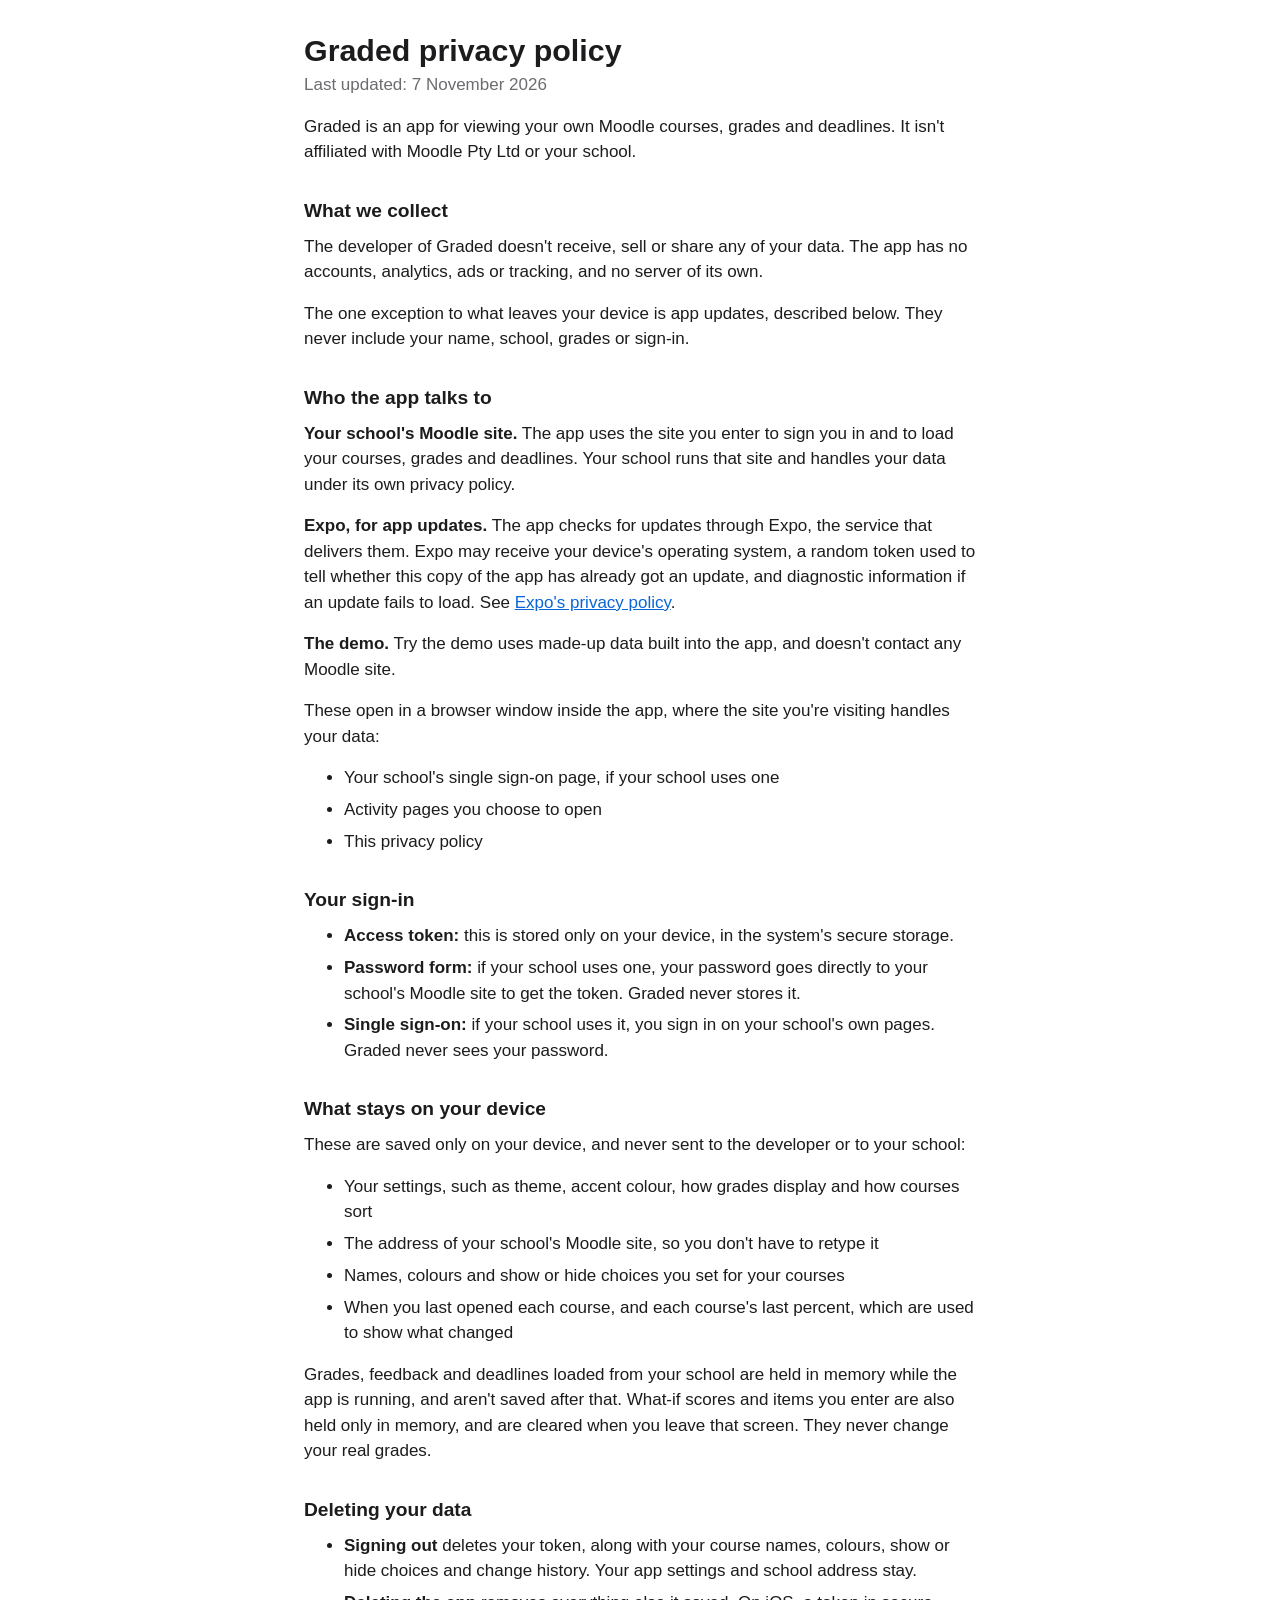
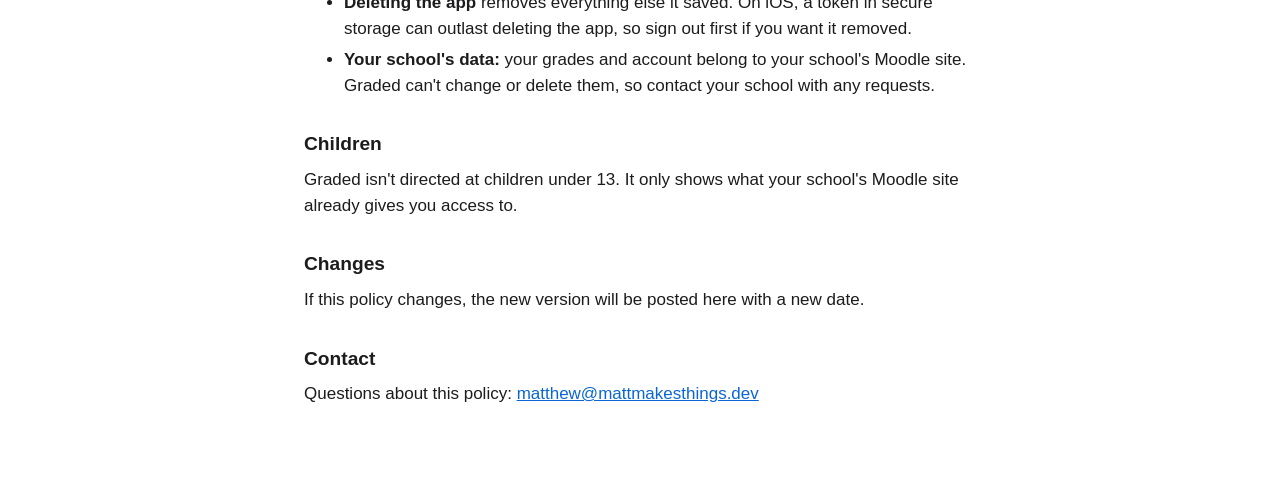
==== graded/privacy/index.html @ e4f3a9fe "Add Graded privacy policy Co-Authored-By: Claude Opus 5.5 <noreply@anthropic.com>" ====
<!DOCTYPE html>
<html lang="en">
<head>
<meta charset="UTF-8">
<meta name="viewport" content="width=device-width, initial-scale=1">
<meta name="color-scheme" content="light dark">
<title>Graded privacy policy</title>
<style>
  :root { color-scheme: light dark; --text: #1c1c1e; --muted: #6c6c70; --bg: #fff; --link: #0a66d6; }
  @media (prefers-color-scheme: dark) {
    :root { --text: #f2f2f7; --muted: #a1a1a6; --bg: #000; --link: #4da3ff; }
  }
  body {
    margin: 0 auto; max-width: 42rem; padding: 2rem 1.25rem 4rem;
    background: var(--bg); color: var(--text);
    font: 17px/1.5 -apple-system, BlinkMacSystemFont, "Segoe UI", Roboto, sans-serif;
    -webkit-text-size-adjust: 100%;
  }
  h1 { font-size: 1.9rem; line-height: 1.2; margin: 0 0 .25rem; }
  h2 { font-size: 1.2rem; margin: 2rem 0 .5rem; }
  p, ul { margin: 0 0 1rem; }
  li { margin-bottom: .4rem; }
  em { color: var(--muted); font-style: normal; }
  a { color: var(--link); }
</style>
</head>
<body>
<h1>Graded privacy policy</h1>
<p><em>Last updated: 7 November 2026</em></p>
<p>Graded is an app for viewing your own Moodle courses, grades and deadlines. It isn&#39;t affiliated with Moodle Pty Ltd or your school.</p>
<h2>What we collect</h2>
<p>The developer of Graded doesn&#39;t receive, sell or share any of your data. The app has no accounts, analytics, ads or tracking, and no server of its own.</p>
<p>The one exception to what leaves your device is app updates, described below. They never include your name, school, grades or sign-in.</p>
<h2>Who the app talks to</h2>
<p><strong>Your school&#39;s Moodle site.</strong> The app uses the site you enter to sign you in and to load your courses, grades and deadlines. Your school runs that site and handles your data under its own privacy policy.</p>
<p><strong>Expo, for app updates.</strong> The app checks for updates through Expo, the service that delivers them. Expo may receive your device&#39;s operating system, a random token used to tell whether this copy of the app has already got an update, and diagnostic information if an update fails to load. See <a href="https://expo.dev/privacy">Expo&#39;s privacy policy</a>.</p>
<p><strong>The demo.</strong> Try the demo uses made-up data built into the app, and doesn&#39;t contact any Moodle site.</p>
<p>These open in a browser window inside the app, where the site you&#39;re visiting handles your data:</p>
<ul>
<li>Your school&#39;s single sign-on page, if your school uses one</li>
<li>Activity pages you choose to open</li>
<li>This privacy policy</li>
</ul>
<h2>Your sign-in</h2>
<ul>
<li><strong>Access token:</strong> this is stored only on your device, in the system&#39;s secure storage.</li>
<li><strong>Password form:</strong> if your school uses one, your password goes directly to your school&#39;s Moodle site to get the token. Graded never stores it.</li>
<li><strong>Single sign-on:</strong> if your school uses it, you sign in on your school&#39;s own pages. Graded never sees your password.</li>
</ul>
<h2>What stays on your device</h2>
<p>These are saved only on your device, and never sent to the developer or to your school:</p>
<ul>
<li>Your settings, such as theme, accent colour, how grades display and how courses sort</li>
<li>The address of your school&#39;s Moodle site, so you don&#39;t have to retype it</li>
<li>Names, colours and show or hide choices you set for your courses</li>
<li>When you last opened each course, and each course&#39;s last percent, which are used to show what changed</li>
</ul>
<p>Grades, feedback and deadlines loaded from your school are held in memory while the app is running, and aren&#39;t saved after that. What-if scores and items you enter are also held only in memory, and are cleared when you leave that screen. They never change your real grades.</p>
<h2>Deleting your data</h2>
<ul>
<li><strong>Signing out</strong> deletes your token, along with your course names, colours, show or hide choices and change history. Your app settings and school address stay.</li>
<li><strong>Deleting the app</strong> removes everything else it saved. On iOS, a token in secure storage can outlast deleting the app, so sign out first if you want it removed.</li>
<li><strong>Your school&#39;s data:</strong> your grades and account belong to your school&#39;s Moodle site. Graded can&#39;t change or delete them, so contact your school with any requests.</li>
</ul>
<h2>Children</h2>
<p>Graded isn&#39;t directed at children under 13. It only shows what your school&#39;s Moodle site already gives you access to.</p>
<h2>Changes</h2>
<p>If this policy changes, the new version will be posted here with a new date.</p>
<h2>Contact</h2>
<p>Questions about this policy: <a href="mailto:matthew@mattmakesthings.dev">matthew@mattmakesthings.dev</a></p>
</body>
</html>
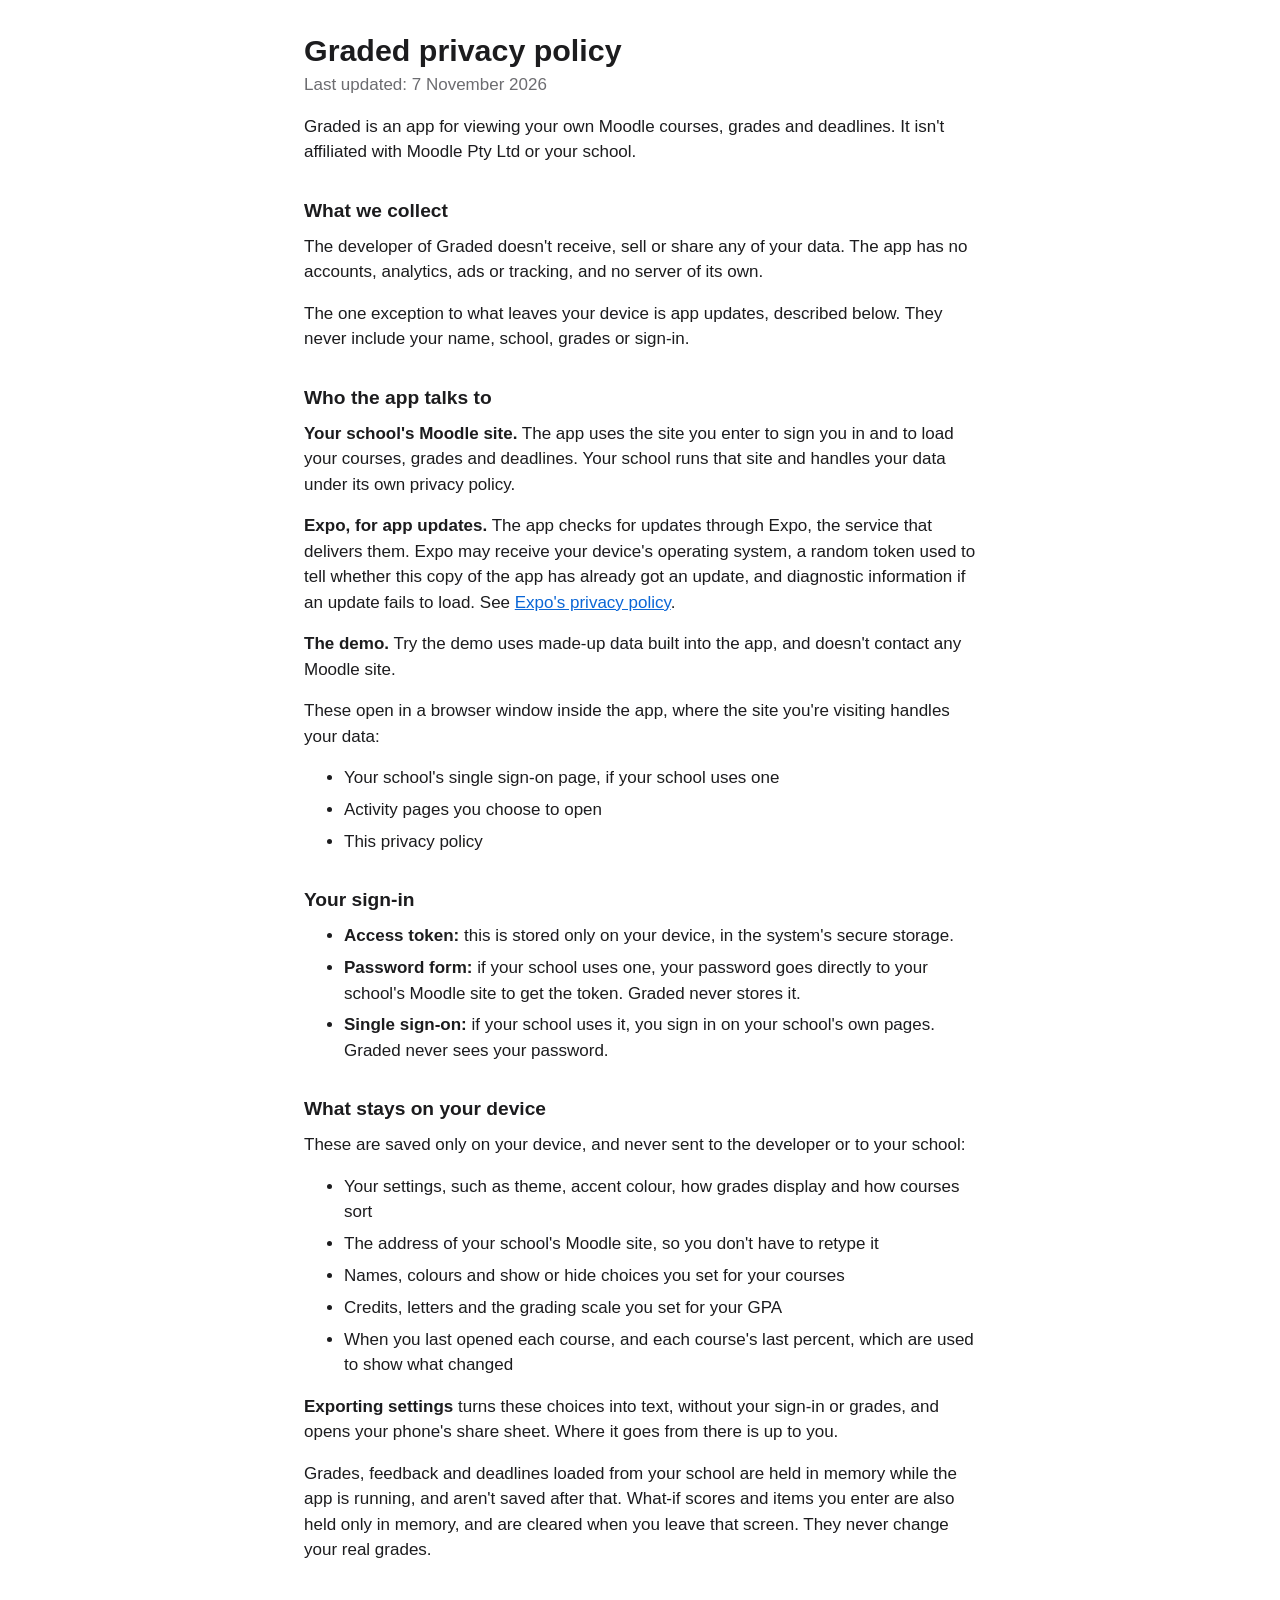
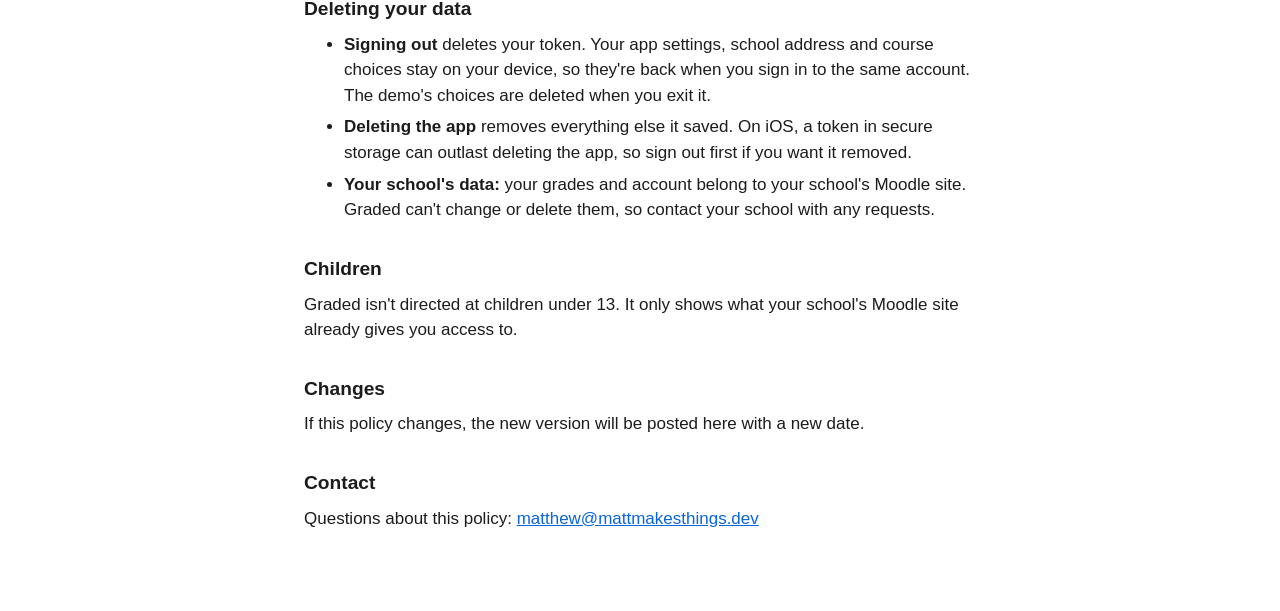
==== commit 8b4fb1f3: "Update the Graded privacy policy Sign-out now keeps course choices on the device, and settings can b" ====
--- a/graded/privacy/index.html
+++ b/graded/privacy/index.html
@@ -53,12 +53,14 @@
 <li>Your settings, such as theme, accent colour, how grades display and how courses sort</li>
 <li>The address of your school&#39;s Moodle site, so you don&#39;t have to retype it</li>
 <li>Names, colours and show or hide choices you set for your courses</li>
+<li>Credits, letters and the grading scale you set for your GPA</li>
 <li>When you last opened each course, and each course&#39;s last percent, which are used to show what changed</li>
 </ul>
+<p><strong>Exporting settings</strong> turns these choices into text, without your sign-in or grades, and opens your phone&#39;s share sheet. Where it goes from there is up to you.</p>
 <p>Grades, feedback and deadlines loaded from your school are held in memory while the app is running, and aren&#39;t saved after that. What-if scores and items you enter are also held only in memory, and are cleared when you leave that screen. They never change your real grades.</p>
 <h2>Deleting your data</h2>
 <ul>
-<li><strong>Signing out</strong> deletes your token, along with your course names, colours, show or hide choices and change history. Your app settings and school address stay.</li>
+<li><strong>Signing out</strong> deletes your token. Your app settings, school address and course choices stay on your device, so they&#39;re back when you sign in to the same account. The demo&#39;s choices are deleted when you exit it.</li>
 <li><strong>Deleting the app</strong> removes everything else it saved. On iOS, a token in secure storage can outlast deleting the app, so sign out first if you want it removed.</li>
 <li><strong>Your school&#39;s data:</strong> your grades and account belong to your school&#39;s Moodle site. Graded can&#39;t change or delete them, so contact your school with any requests.</li>
 </ul>
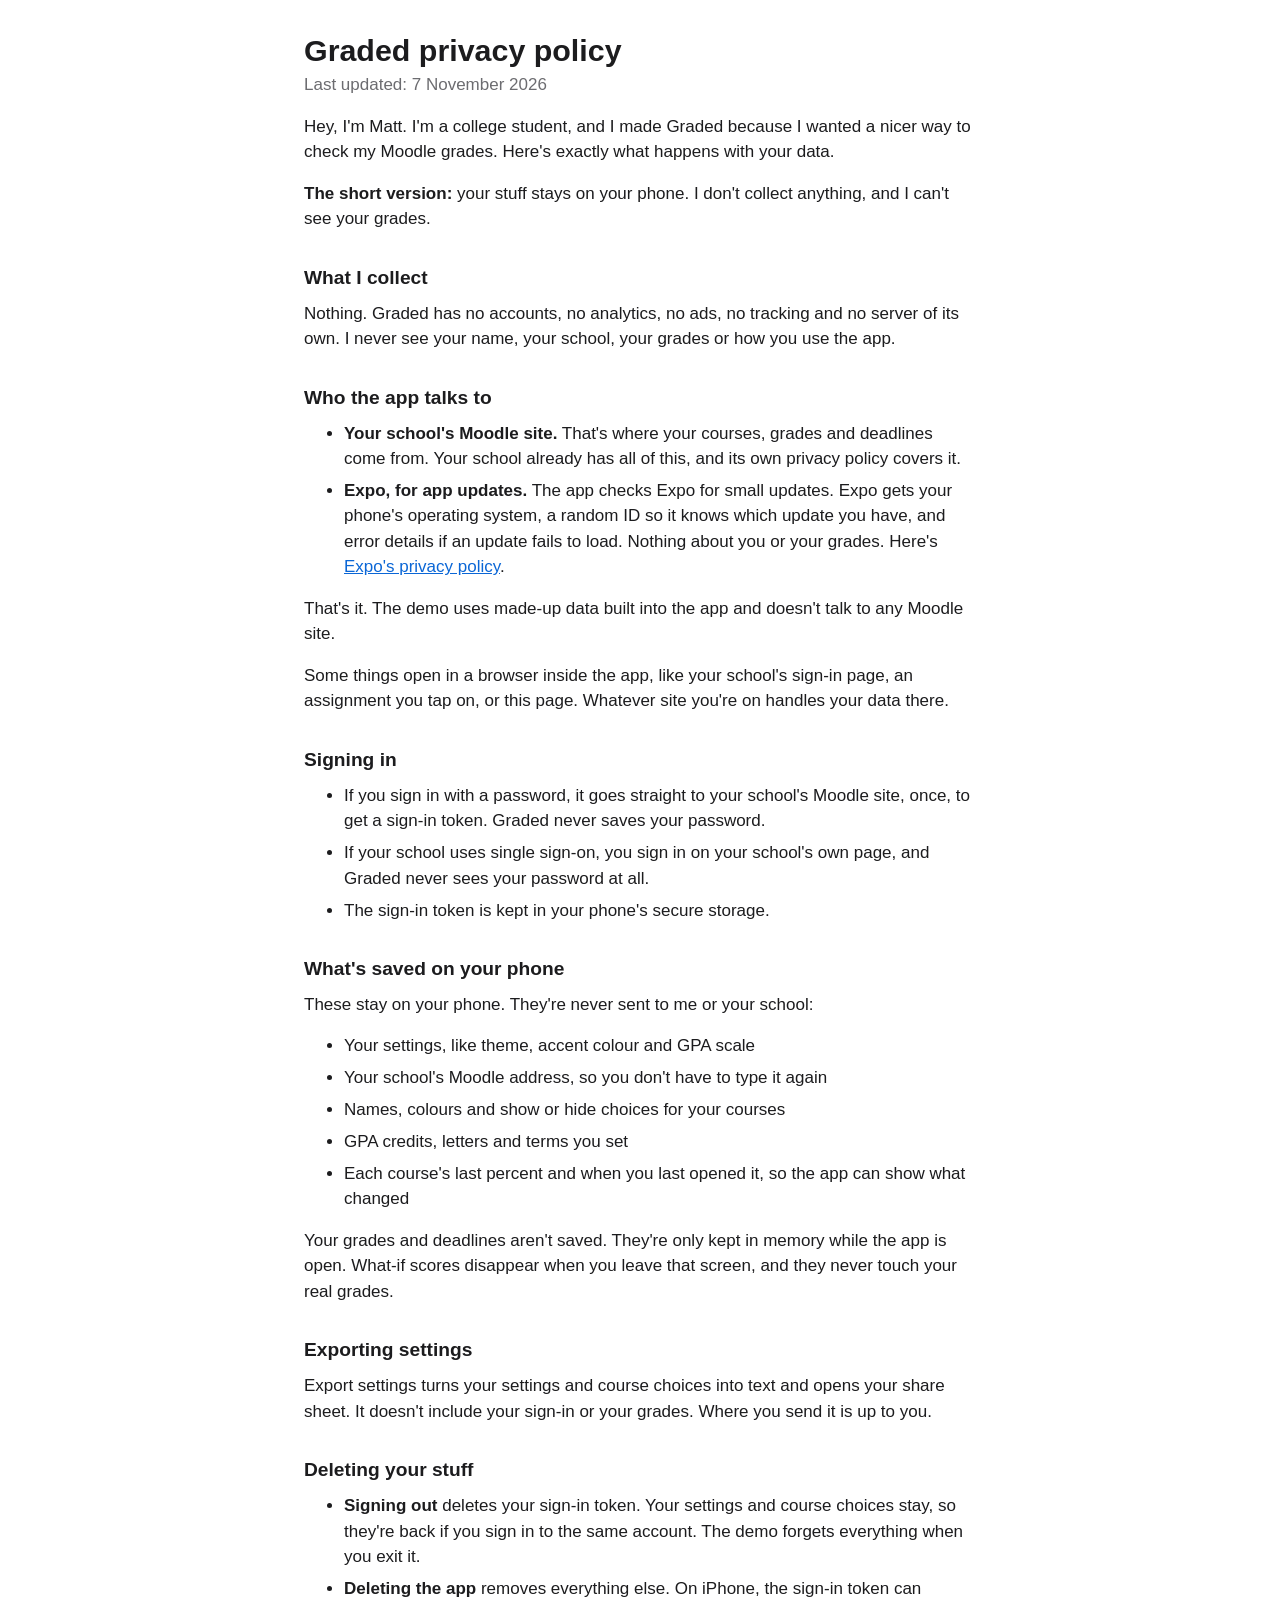
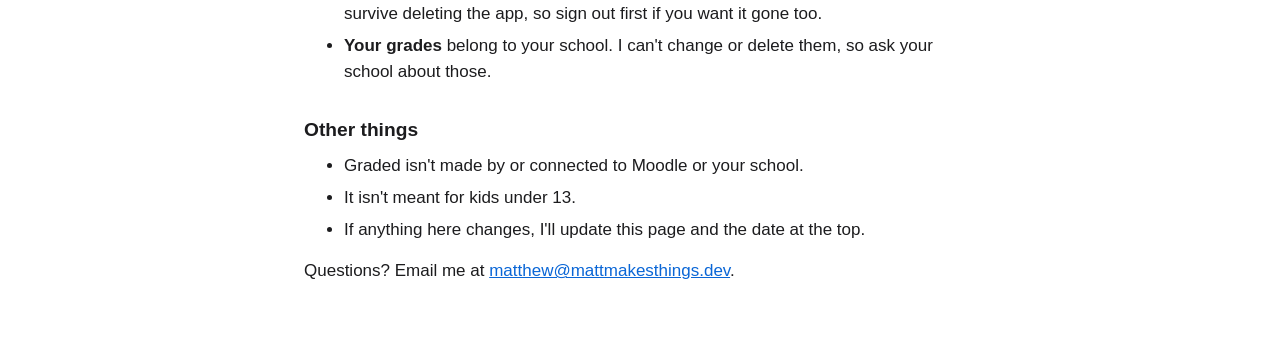
==== commit 15a7d1e2: "Rewrite the Graded privacy policy in plain words Co-Authored-By: Claude Opus 5.5 <noreply@anthropic." ====
--- a/graded/privacy/index.html
+++ b/graded/privacy/index.html
@@ -27,48 +27,47 @@
 <body>
 <h1>Graded privacy policy</h1>
 <p><em>Last updated: 7 November 2026</em></p>
-<p>Graded is an app for viewing your own Moodle courses, grades and deadlines. It isn&#39;t affiliated with Moodle Pty Ltd or your school.</p>
-<h2>What we collect</h2>
-<p>The developer of Graded doesn&#39;t receive, sell or share any of your data. The app has no accounts, analytics, ads or tracking, and no server of its own.</p>
-<p>The one exception to what leaves your device is app updates, described below. They never include your name, school, grades or sign-in.</p>
+<p>Hey, I&#39;m Matt. I&#39;m a college student, and I made Graded because I wanted a nicer way to check my Moodle grades. Here&#39;s exactly what happens with your data.</p>
+<p><strong>The short version:</strong> your stuff stays on your phone. I don&#39;t collect anything, and I can&#39;t see your grades.</p>
+<h2>What I collect</h2>
+<p>Nothing. Graded has no accounts, no analytics, no ads, no tracking and no server of its own. I never see your name, your school, your grades or how you use the app.</p>
 <h2>Who the app talks to</h2>
-<p><strong>Your school&#39;s Moodle site.</strong> The app uses the site you enter to sign you in and to load your courses, grades and deadlines. Your school runs that site and handles your data under its own privacy policy.</p>
-<p><strong>Expo, for app updates.</strong> The app checks for updates through Expo, the service that delivers them. Expo may receive your device&#39;s operating system, a random token used to tell whether this copy of the app has already got an update, and diagnostic information if an update fails to load. See <a href="https://expo.dev/privacy">Expo&#39;s privacy policy</a>.</p>
-<p><strong>The demo.</strong> Try the demo uses made-up data built into the app, and doesn&#39;t contact any Moodle site.</p>
-<p>These open in a browser window inside the app, where the site you&#39;re visiting handles your data:</p>
 <ul>
-<li>Your school&#39;s single sign-on page, if your school uses one</li>
-<li>Activity pages you choose to open</li>
-<li>This privacy policy</li>
+<li><strong>Your school&#39;s Moodle site.</strong> That&#39;s where your courses, grades and deadlines come from. Your school already has all of this, and its own privacy policy covers it.</li>
+<li><strong>Expo, for app updates.</strong> The app checks Expo for small updates. Expo gets your phone&#39;s operating system, a random ID so it knows which update you have, and error details if an update fails to load. Nothing about you or your grades. Here&#39;s <a href="https://expo.dev/privacy">Expo&#39;s privacy policy</a>.</li>
 </ul>
-<h2>Your sign-in</h2>
+<p>That&#39;s it. The demo uses made-up data built into the app and doesn&#39;t talk to any Moodle site.</p>
+<p>Some things open in a browser inside the app, like your school&#39;s sign-in page, an assignment you tap on, or this page. Whatever site you&#39;re on handles your data there.</p>
+<h2>Signing in</h2>
 <ul>
-<li><strong>Access token:</strong> this is stored only on your device, in the system&#39;s secure storage.</li>
-<li><strong>Password form:</strong> if your school uses one, your password goes directly to your school&#39;s Moodle site to get the token. Graded never stores it.</li>
-<li><strong>Single sign-on:</strong> if your school uses it, you sign in on your school&#39;s own pages. Graded never sees your password.</li>
+<li>If you sign in with a password, it goes straight to your school&#39;s Moodle site, once, to get a sign-in token. Graded never saves your password.</li>
+<li>If your school uses single sign-on, you sign in on your school&#39;s own page, and Graded never sees your password at all.</li>
+<li>The sign-in token is kept in your phone&#39;s secure storage.</li>
 </ul>
-<h2>What stays on your device</h2>
-<p>These are saved only on your device, and never sent to the developer or to your school:</p>
+<h2>What&#39;s saved on your phone</h2>
+<p>These stay on your phone. They&#39;re never sent to me or your school:</p>
 <ul>
-<li>Your settings, such as theme, accent colour, how grades display and how courses sort</li>
-<li>The address of your school&#39;s Moodle site, so you don&#39;t have to retype it</li>
-<li>Names, colours and show or hide choices you set for your courses</li>
-<li>Credits, letters and the grading scale you set for your GPA</li>
-<li>When you last opened each course, and each course&#39;s last percent, which are used to show what changed</li>
+<li>Your settings, like theme, accent colour and GPA scale</li>
+<li>Your school&#39;s Moodle address, so you don&#39;t have to type it again</li>
+<li>Names, colours and show or hide choices for your courses</li>
+<li>GPA credits, letters and terms you set</li>
+<li>Each course&#39;s last percent and when you last opened it, so the app can show what changed</li>
 </ul>
-<p><strong>Exporting settings</strong> turns these choices into text, without your sign-in or grades, and opens your phone&#39;s share sheet. Where it goes from there is up to you.</p>
-<p>Grades, feedback and deadlines loaded from your school are held in memory while the app is running, and aren&#39;t saved after that. What-if scores and items you enter are also held only in memory, and are cleared when you leave that screen. They never change your real grades.</p>
-<h2>Deleting your data</h2>
+<p>Your grades and deadlines aren&#39;t saved. They&#39;re only kept in memory while the app is open. What-if scores disappear when you leave that screen, and they never touch your real grades.</p>
+<h2>Exporting settings</h2>
+<p>Export settings turns your settings and course choices into text and opens your share sheet. It doesn&#39;t include your sign-in or your grades. Where you send it is up to you.</p>
+<h2>Deleting your stuff</h2>
 <ul>
-<li><strong>Signing out</strong> deletes your token. Your app settings, school address and course choices stay on your device, so they&#39;re back when you sign in to the same account. The demo&#39;s choices are deleted when you exit it.</li>
-<li><strong>Deleting the app</strong> removes everything else it saved. On iOS, a token in secure storage can outlast deleting the app, so sign out first if you want it removed.</li>
-<li><strong>Your school&#39;s data:</strong> your grades and account belong to your school&#39;s Moodle site. Graded can&#39;t change or delete them, so contact your school with any requests.</li>
+<li><strong>Signing out</strong> deletes your sign-in token. Your settings and course choices stay, so they&#39;re back if you sign in to the same account. The demo forgets everything when you exit it.</li>
+<li><strong>Deleting the app</strong> removes everything else. On iPhone, the sign-in token can survive deleting the app, so sign out first if you want it gone too.</li>
+<li><strong>Your grades</strong> belong to your school. I can&#39;t change or delete them, so ask your school about those.</li>
 </ul>
-<h2>Children</h2>
-<p>Graded isn&#39;t directed at children under 13. It only shows what your school&#39;s Moodle site already gives you access to.</p>
-<h2>Changes</h2>
-<p>If this policy changes, the new version will be posted here with a new date.</p>
-<h2>Contact</h2>
-<p>Questions about this policy: <a href="mailto:matthew@mattmakesthings.dev">matthew@mattmakesthings.dev</a></p>
+<h2>Other things</h2>
+<ul>
+<li>Graded isn&#39;t made by or connected to Moodle or your school.</li>
+<li>It isn&#39;t meant for kids under 13.</li>
+<li>If anything here changes, I&#39;ll update this page and the date at the top.</li>
+</ul>
+<p>Questions? Email me at <a href="mailto:matthew@mattmakesthings.dev">matthew@mattmakesthings.dev</a>.</p>
 </body>
 </html>
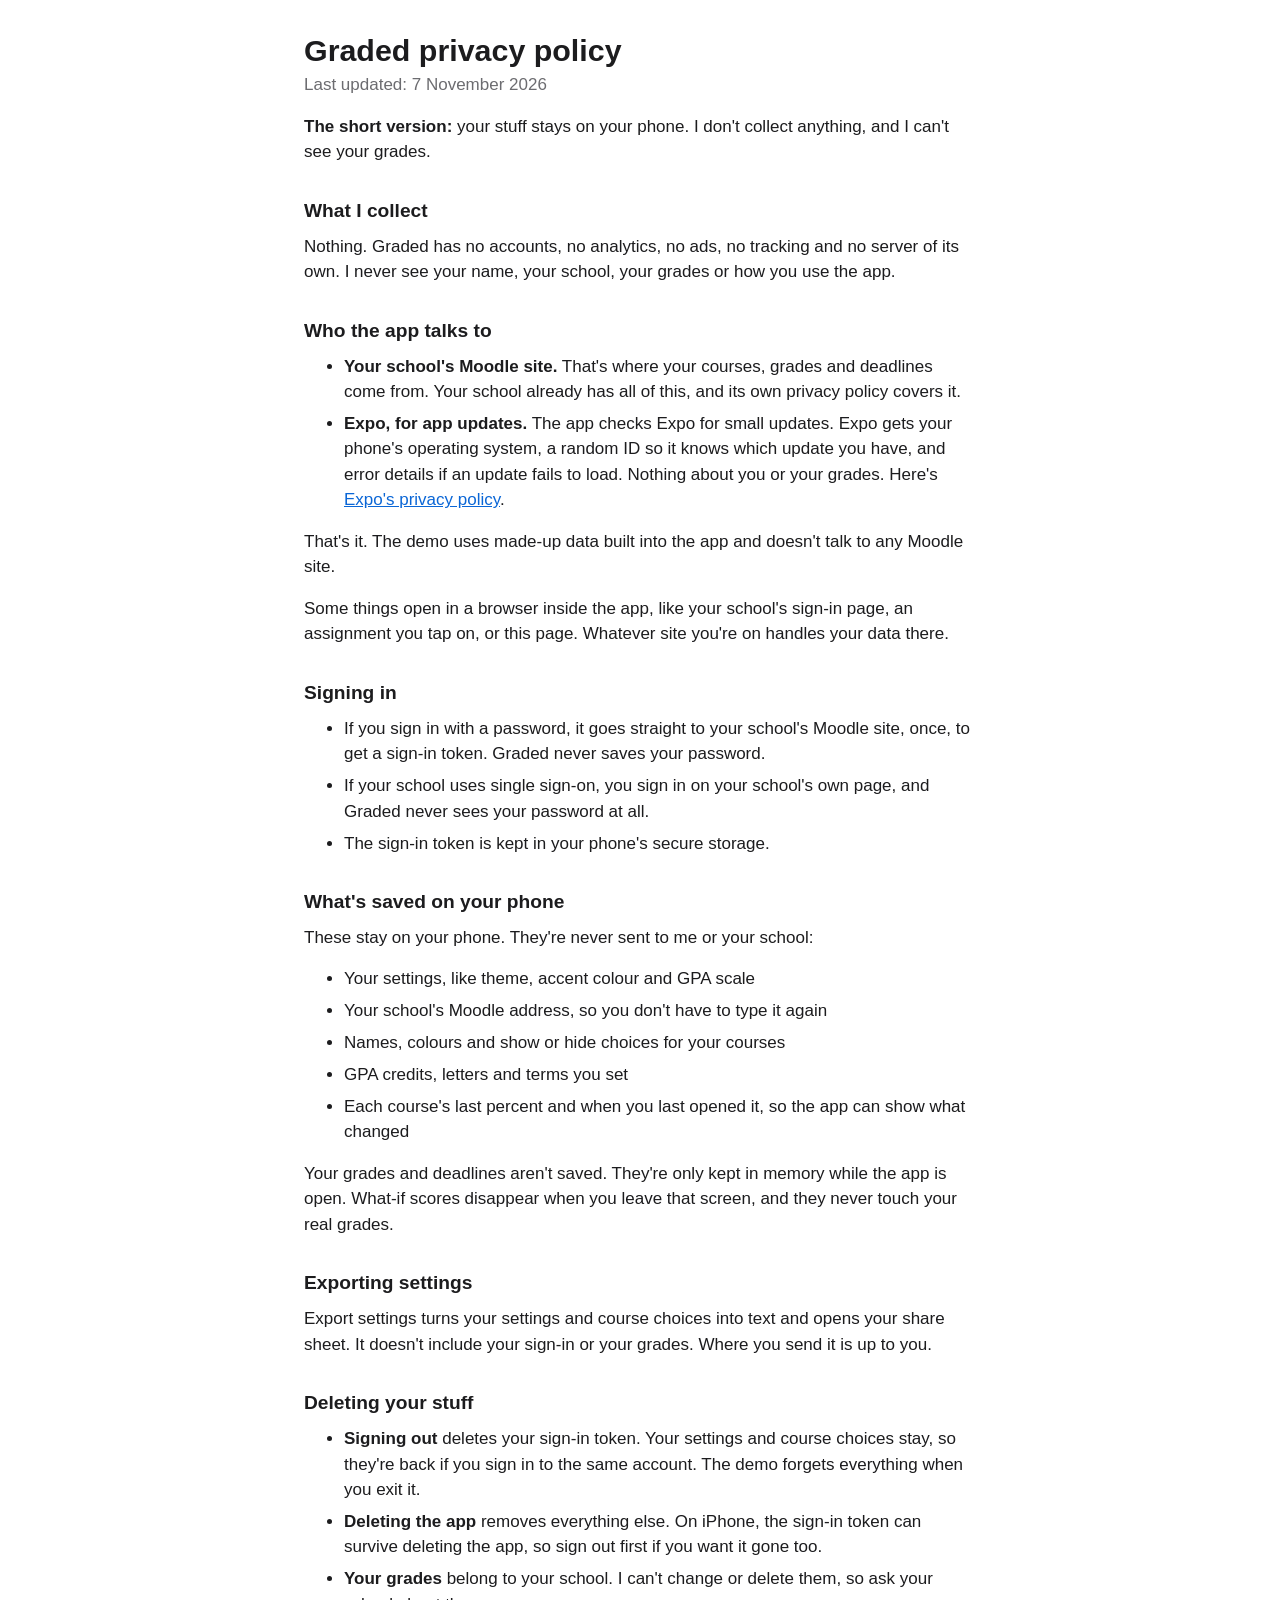
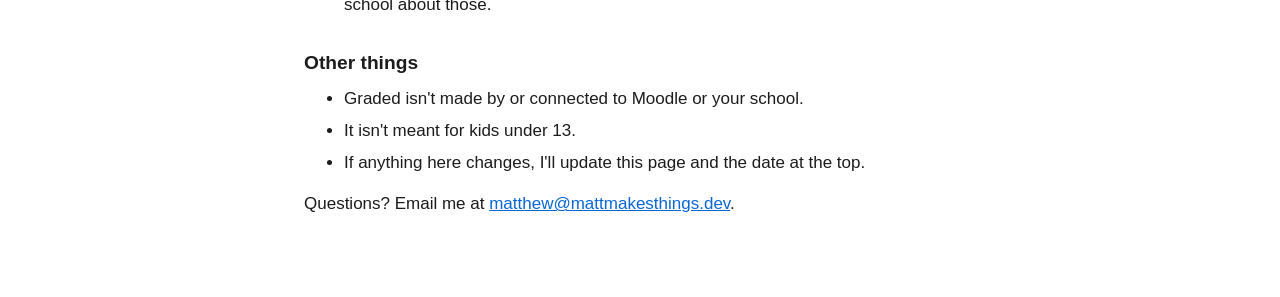
==== commit 78f4bf77: "Drop the Graded privacy policy's opening Co-Authored-By: Claude Opus 5.5 <noreply@anthropic.com>" ====
--- a/graded/privacy/index.html
+++ b/graded/privacy/index.html
@@ -27,7 +27,6 @@
 <body>
 <h1>Graded privacy policy</h1>
 <p><em>Last updated: 7 November 2026</em></p>
-<p>Hey, I&#39;m Matt. I&#39;m a college student, and I made Graded because I wanted a nicer way to check my Moodle grades. Here&#39;s exactly what happens with your data.</p>
 <p><strong>The short version:</strong> your stuff stays on your phone. I don&#39;t collect anything, and I can&#39;t see your grades.</p>
 <h2>What I collect</h2>
 <p>Nothing. Graded has no accounts, no analytics, no ads, no tracking and no server of its own. I never see your name, your school, your grades or how you use the app.</p>
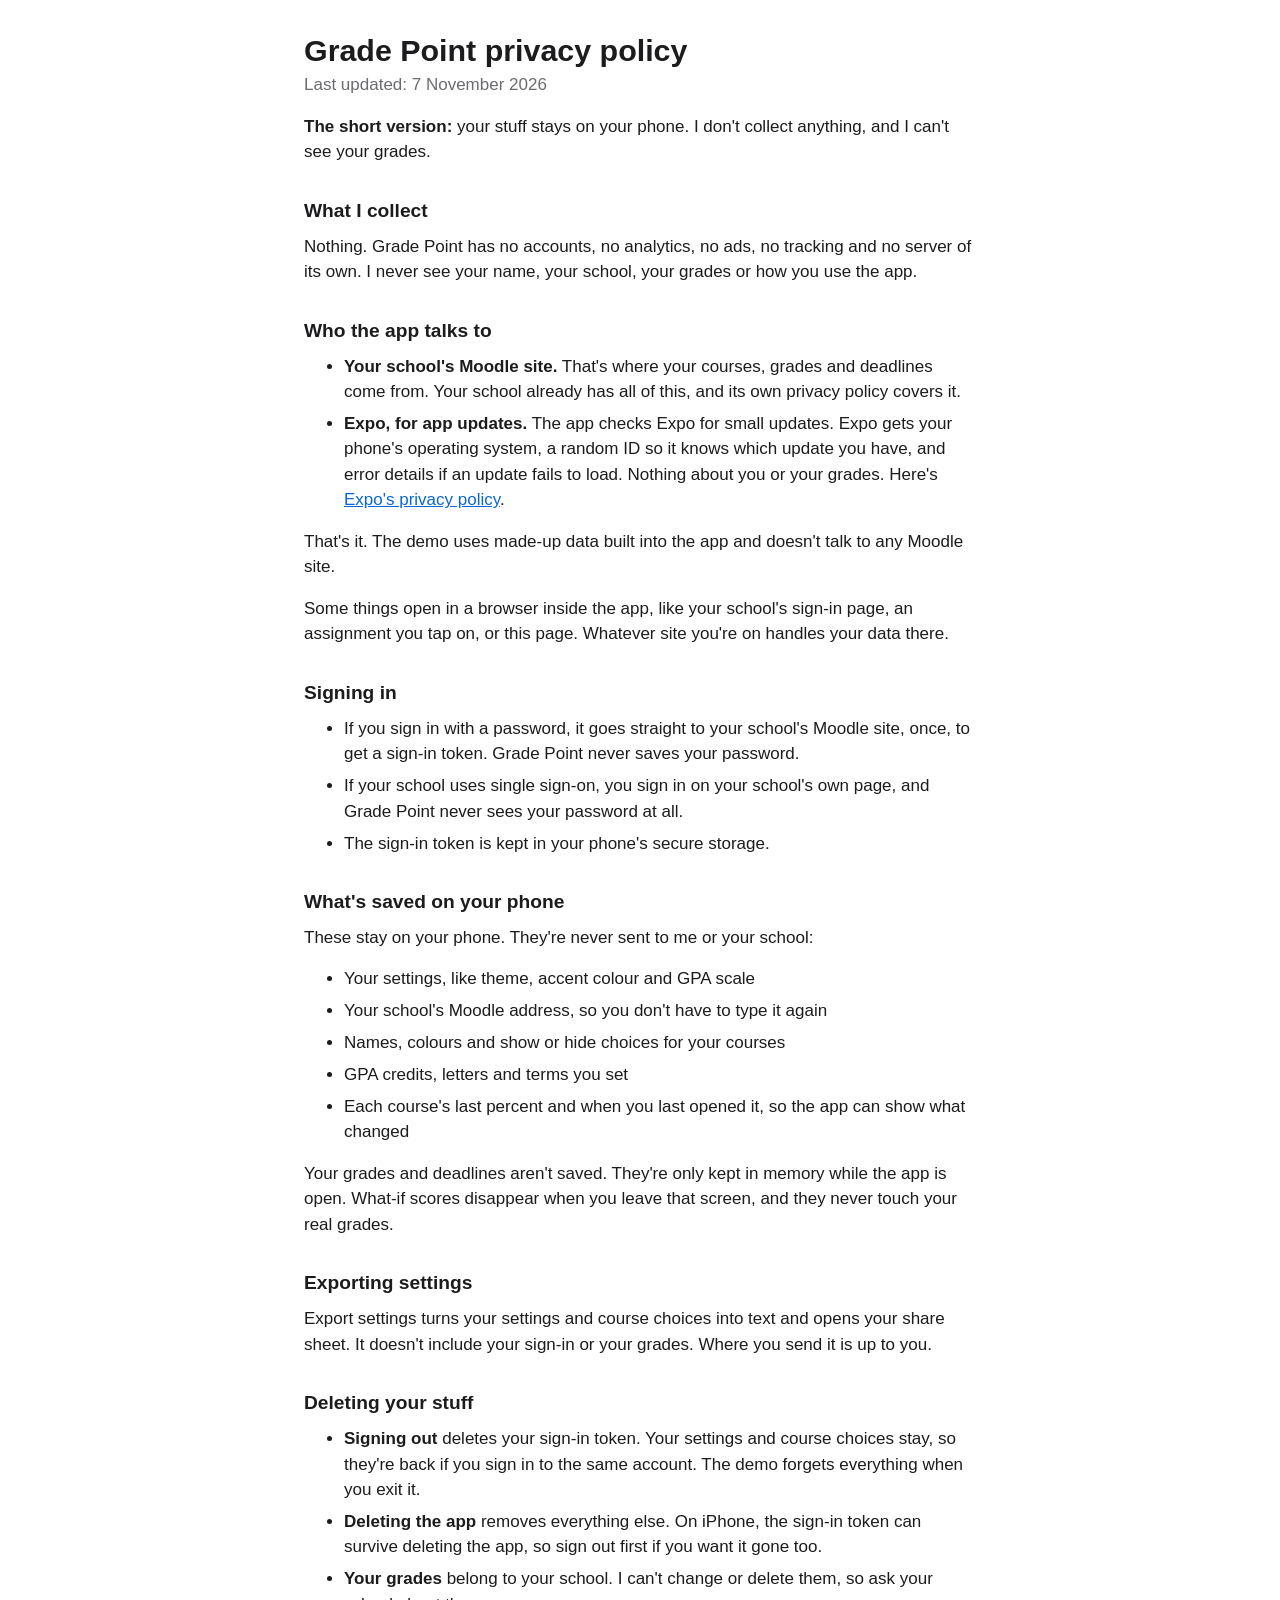
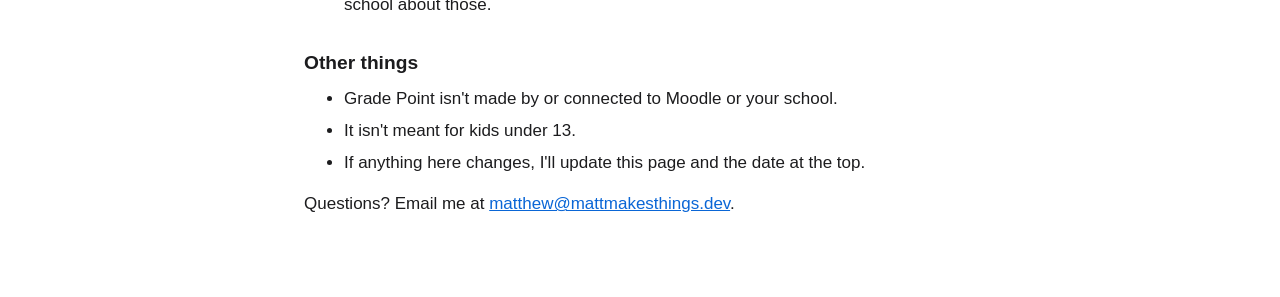
==== commit 0d6a390b: "Rename the Graded privacy policy to Grade Point Co-Authored-By: Claude Opus 5.5 <noreply@anthropic.c" ====
--- a/graded/privacy/index.html
+++ b/graded/privacy/index.html
@@ -4,7 +4,7 @@
 <meta charset="UTF-8">
 <meta name="viewport" content="width=device-width, initial-scale=1">
 <meta name="color-scheme" content="light dark">
-<title>Graded privacy policy</title>
+<title>Grade Point privacy policy</title>
 <style>
   :root { color-scheme: light dark; --text: #1c1c1e; --muted: #6c6c70; --bg: #fff; --link: #0a66d6; }
   @media (prefers-color-scheme: dark) {
@@ -25,11 +25,11 @@
 </style>
 </head>
 <body>
-<h1>Graded privacy policy</h1>
+<h1>Grade Point privacy policy</h1>
 <p><em>Last updated: 7 November 2026</em></p>
 <p><strong>The short version:</strong> your stuff stays on your phone. I don&#39;t collect anything, and I can&#39;t see your grades.</p>
 <h2>What I collect</h2>
-<p>Nothing. Graded has no accounts, no analytics, no ads, no tracking and no server of its own. I never see your name, your school, your grades or how you use the app.</p>
+<p>Nothing. Grade Point has no accounts, no analytics, no ads, no tracking and no server of its own. I never see your name, your school, your grades or how you use the app.</p>
 <h2>Who the app talks to</h2>
 <ul>
 <li><strong>Your school&#39;s Moodle site.</strong> That&#39;s where your courses, grades and deadlines come from. Your school already has all of this, and its own privacy policy covers it.</li>
@@ -39,8 +39,8 @@
 <p>Some things open in a browser inside the app, like your school&#39;s sign-in page, an assignment you tap on, or this page. Whatever site you&#39;re on handles your data there.</p>
 <h2>Signing in</h2>
 <ul>
-<li>If you sign in with a password, it goes straight to your school&#39;s Moodle site, once, to get a sign-in token. Graded never saves your password.</li>
-<li>If your school uses single sign-on, you sign in on your school&#39;s own page, and Graded never sees your password at all.</li>
+<li>If you sign in with a password, it goes straight to your school&#39;s Moodle site, once, to get a sign-in token. Grade Point never saves your password.</li>
+<li>If your school uses single sign-on, you sign in on your school&#39;s own page, and Grade Point never sees your password at all.</li>
 <li>The sign-in token is kept in your phone&#39;s secure storage.</li>
 </ul>
 <h2>What&#39;s saved on your phone</h2>
@@ -63,7 +63,7 @@
 </ul>
 <h2>Other things</h2>
 <ul>
-<li>Graded isn&#39;t made by or connected to Moodle or your school.</li>
+<li>Grade Point isn&#39;t made by or connected to Moodle or your school.</li>
 <li>It isn&#39;t meant for kids under 13.</li>
 <li>If anything here changes, I&#39;ll update this page and the date at the top.</li>
 </ul>
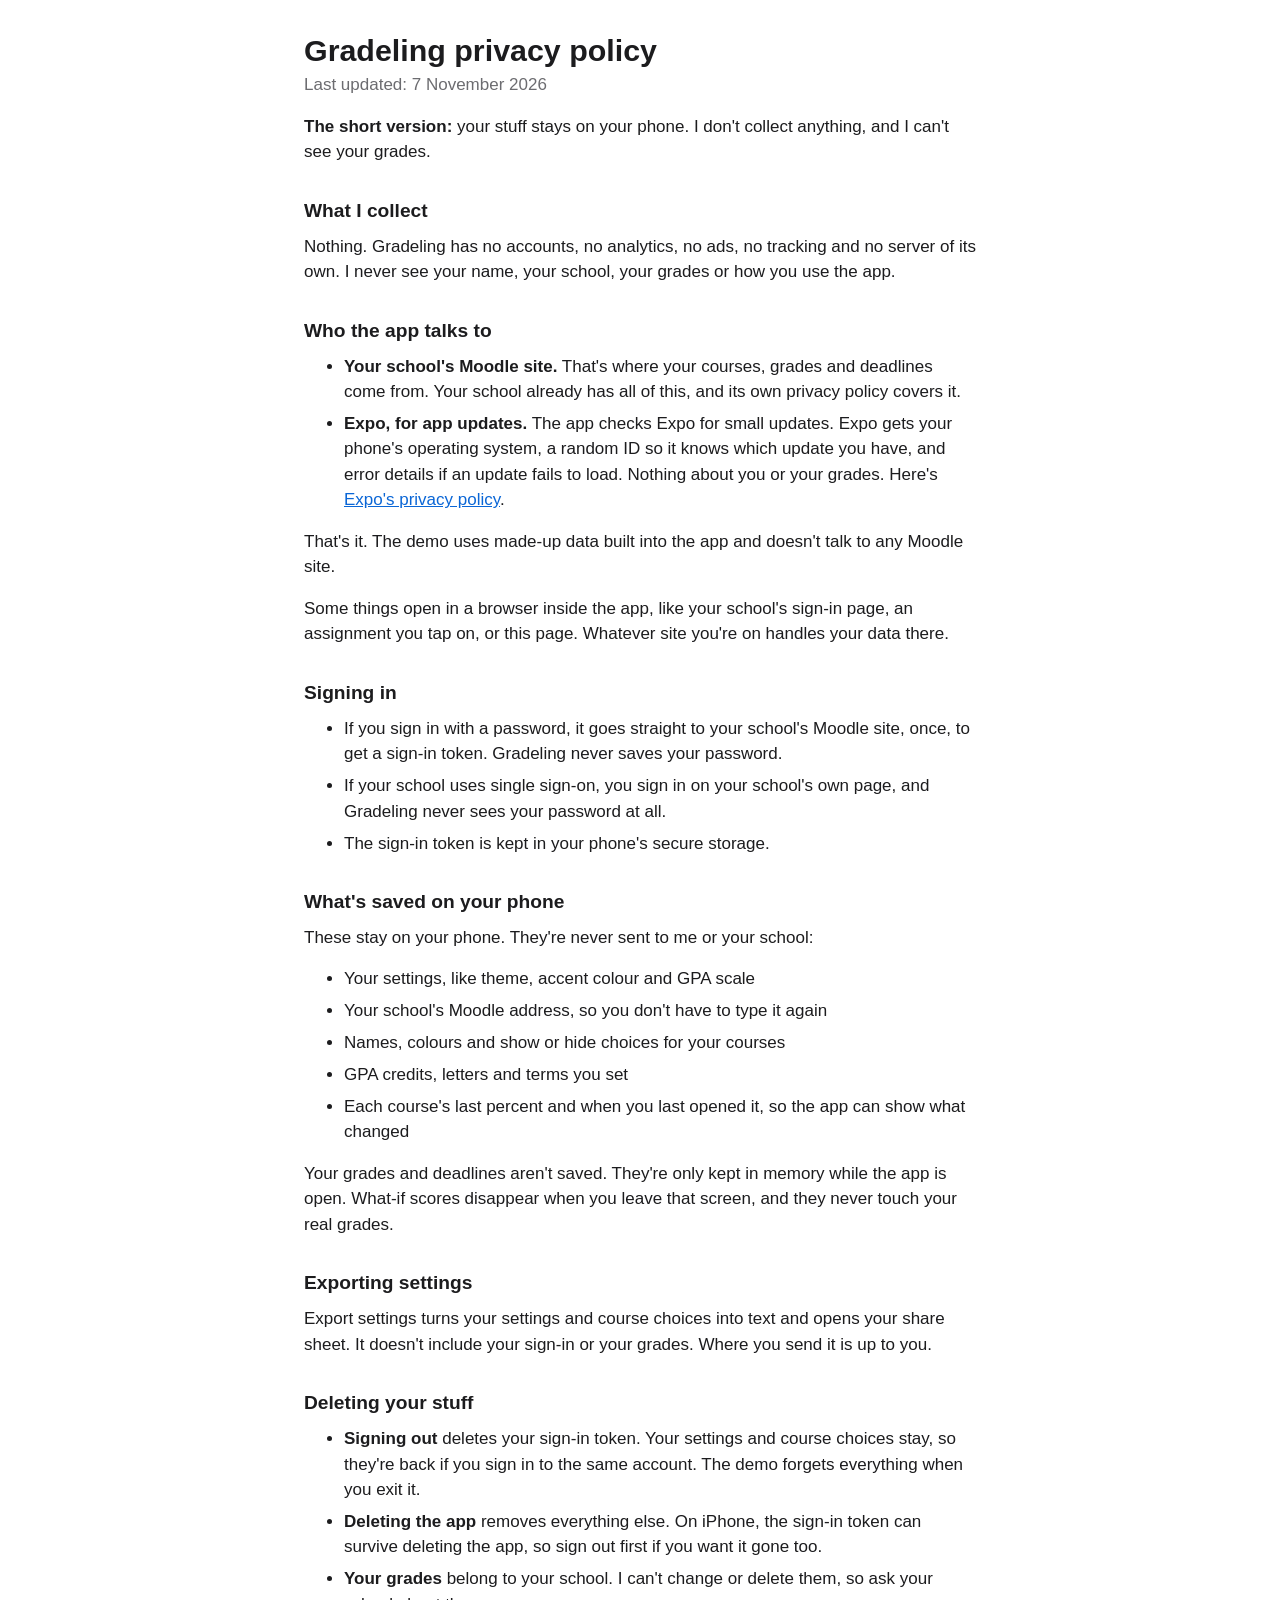
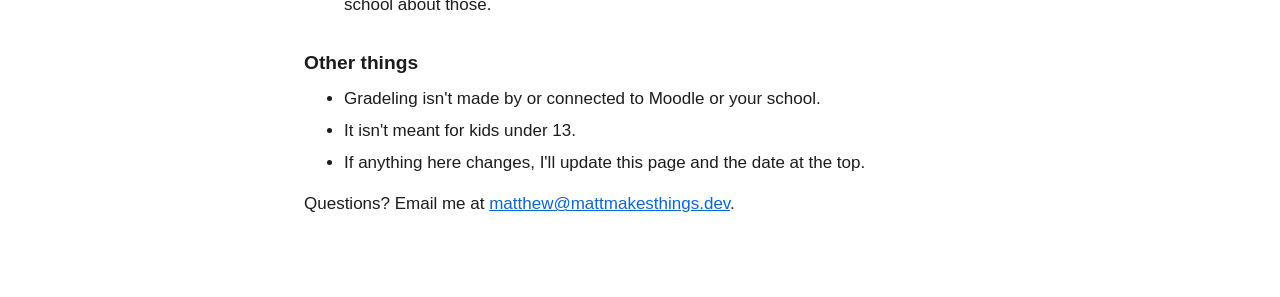
==== commit 81d8c933: "Rename the privacy policy to Gradeling, at gradeling/privacy The old graded/privacy address keeps th" ====
--- a/graded/privacy/index.html
+++ b/graded/privacy/index.html
@@ -4,7 +4,7 @@
 <meta charset="UTF-8">
 <meta name="viewport" content="width=device-width, initial-scale=1">
 <meta name="color-scheme" content="light dark">
-<title>Grade Point privacy policy</title>
+<title>Gradeling privacy policy</title>
 <style>
   :root { color-scheme: light dark; --text: #1c1c1e; --muted: #6c6c70; --bg: #fff; --link: #0a66d6; }
   @media (prefers-color-scheme: dark) {
@@ -25,11 +25,11 @@
 </style>
 </head>
 <body>
-<h1>Grade Point privacy policy</h1>
+<h1>Gradeling privacy policy</h1>
 <p><em>Last updated: 7 November 2026</em></p>
 <p><strong>The short version:</strong> your stuff stays on your phone. I don&#39;t collect anything, and I can&#39;t see your grades.</p>
 <h2>What I collect</h2>
-<p>Nothing. Grade Point has no accounts, no analytics, no ads, no tracking and no server of its own. I never see your name, your school, your grades or how you use the app.</p>
+<p>Nothing. Gradeling has no accounts, no analytics, no ads, no tracking and no server of its own. I never see your name, your school, your grades or how you use the app.</p>
 <h2>Who the app talks to</h2>
 <ul>
 <li><strong>Your school&#39;s Moodle site.</strong> That&#39;s where your courses, grades and deadlines come from. Your school already has all of this, and its own privacy policy covers it.</li>
@@ -39,8 +39,8 @@
 <p>Some things open in a browser inside the app, like your school&#39;s sign-in page, an assignment you tap on, or this page. Whatever site you&#39;re on handles your data there.</p>
 <h2>Signing in</h2>
 <ul>
-<li>If you sign in with a password, it goes straight to your school&#39;s Moodle site, once, to get a sign-in token. Grade Point never saves your password.</li>
-<li>If your school uses single sign-on, you sign in on your school&#39;s own page, and Grade Point never sees your password at all.</li>
+<li>If you sign in with a password, it goes straight to your school&#39;s Moodle site, once, to get a sign-in token. Gradeling never saves your password.</li>
+<li>If your school uses single sign-on, you sign in on your school&#39;s own page, and Gradeling never sees your password at all.</li>
 <li>The sign-in token is kept in your phone&#39;s secure storage.</li>
 </ul>
 <h2>What&#39;s saved on your phone</h2>
@@ -63,7 +63,7 @@
 </ul>
 <h2>Other things</h2>
 <ul>
-<li>Grade Point isn&#39;t made by or connected to Moodle or your school.</li>
+<li>Gradeling isn&#39;t made by or connected to Moodle or your school.</li>
 <li>It isn&#39;t meant for kids under 13.</li>
 <li>If anything here changes, I&#39;ll update this page and the date at the top.</li>
 </ul>
